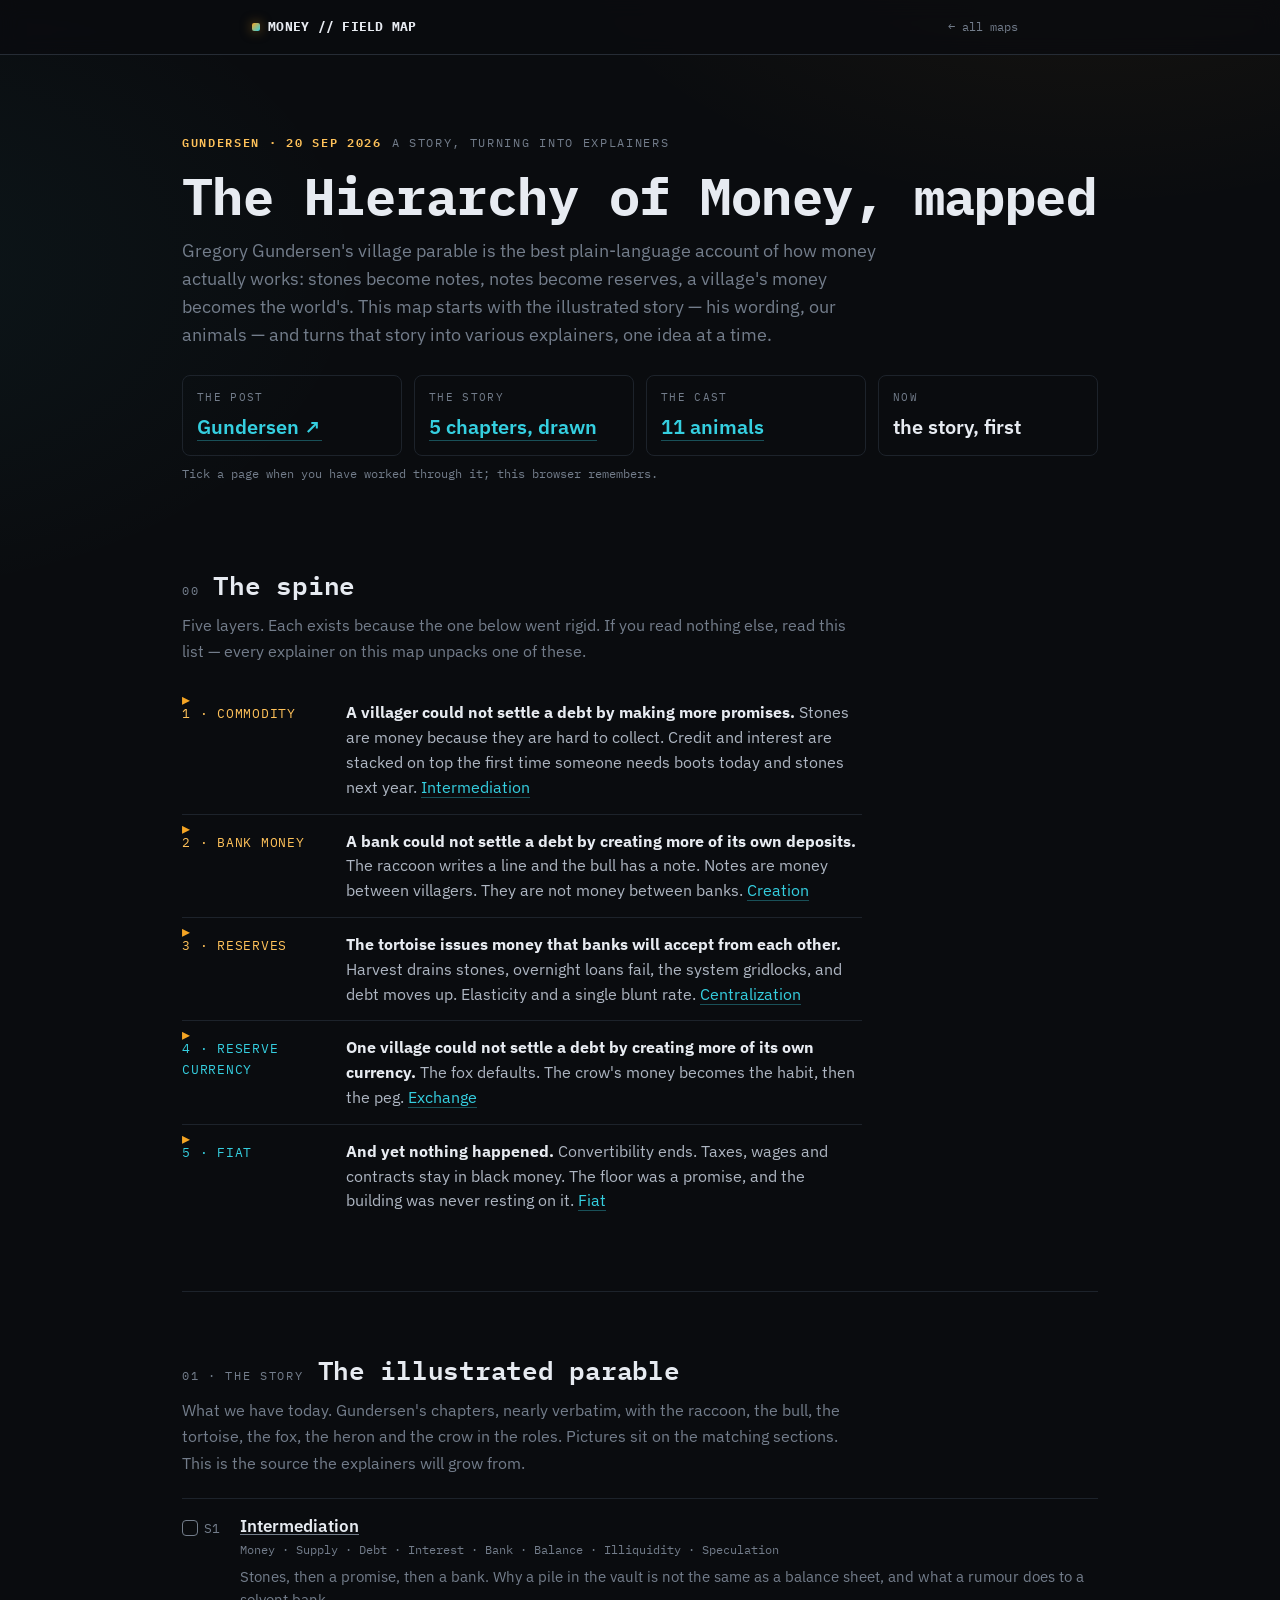
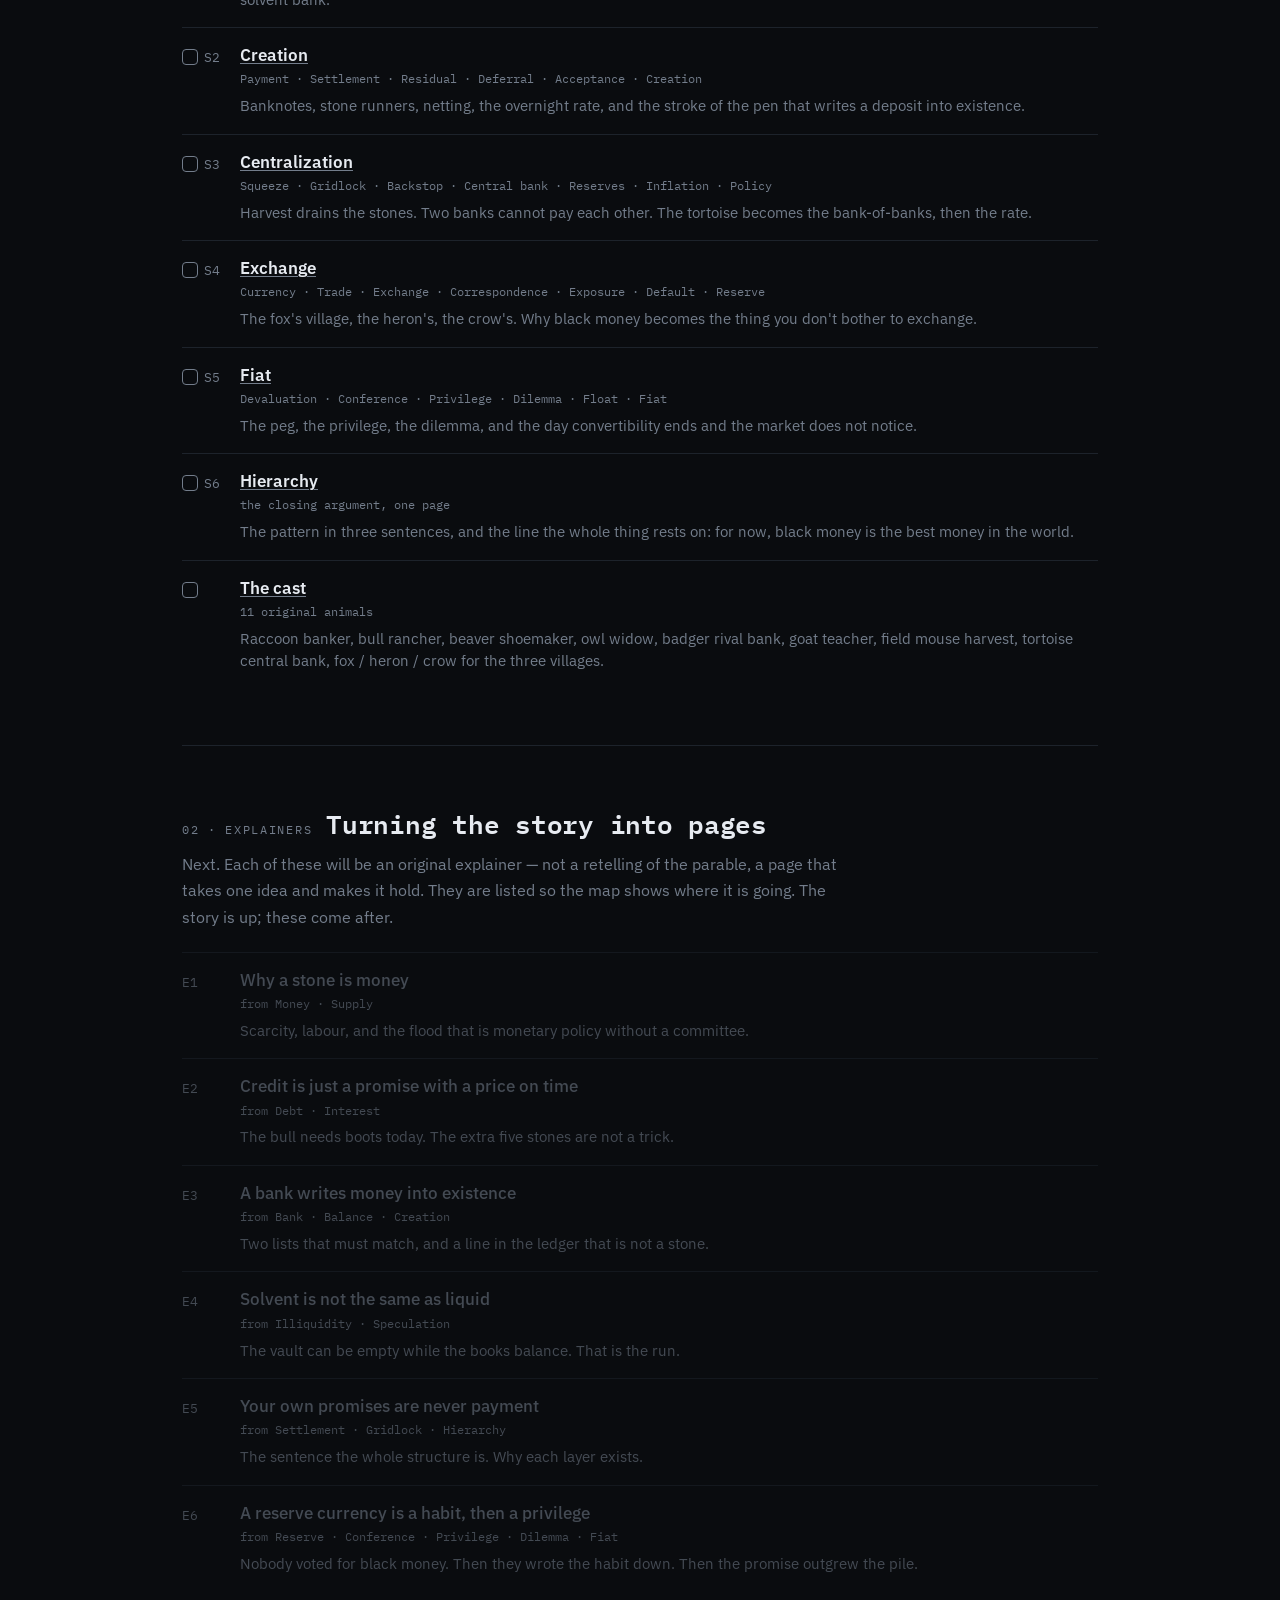
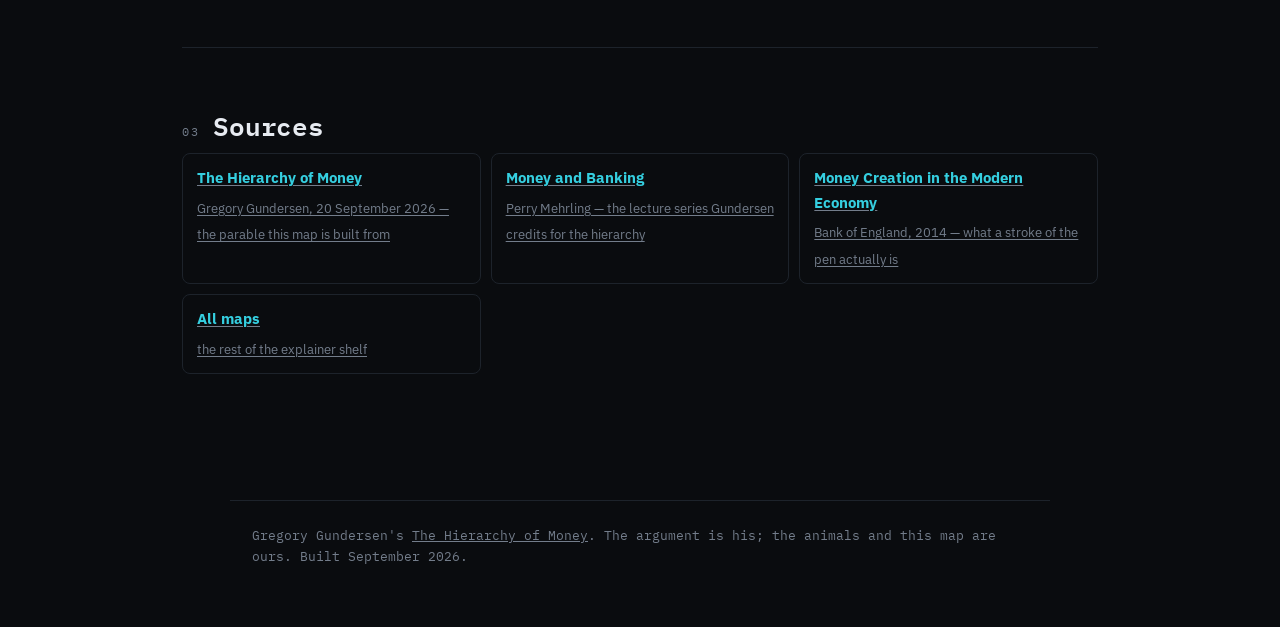
==== index.html @ 0b5ad91b "Initial spine: Gundersen's money story as a field map The illustrated parable is live (five chapters" ====
<!DOCTYPE html>
<html lang="en">
<head>
<meta charset="UTF-8" />
<meta name="viewport" content="width=device-width, initial-scale=1.0" />
<title>The Hierarchy of Money, mapped — explainers from a village parable</title>
<meta name="description" content="Gregory Gundersen's Hierarchy of Money, turned into explainers. We start with the illustrated story — his wording, our animals — and grow a page for each idea." />
<link rel="preconnect" href="https://fonts.googleapis.com" />
<link rel="preconnect" href="https://fonts.gstatic.com" crossorigin />
<link href="https://fonts.googleapis.com/css2?family=IBM+Plex+Mono:wght@400;500;600;700&family=IBM+Plex+Sans:wght@400;500;600;700&display=swap" rel="stylesheet" />
<link rel="stylesheet" href="paper.css" />
<style>
  main{max-width:960px}
  .hero{padding:24px 0 8px}
  .hero h1{font-size:clamp(32px,5.5vw,52px);line-height:1.05;margin:10px 0 14px;letter-spacing:-.01em}
  .hero .sub{font-size:18px;color:var(--ink-dim);max-width:720px;line-height:1.55}
  .facts{display:grid;grid-template-columns:repeat(auto-fit,minmax(150px,1fr));gap:12px;margin:26px 0 8px}
  .fact{border:1px solid var(--line-soft);border-radius:8px;padding:12px 14px}
  .fact .k{font-family:'IBM Plex Mono',monospace;font-size:11px;letter-spacing:.12em;text-transform:uppercase;color:var(--ink-dim)}
  .fact .v{font-size:20px;font-weight:600;margin-top:4px}
  section{padding:56px 0;border-bottom:1px solid var(--line-soft);scroll-margin-top:64px}
  section:last-of-type{border-bottom:none}
  .arc-head{display:flex;align-items:baseline;gap:14px;margin:0 0 6px;flex-wrap:wrap}
  .arc-head .idx{font-family:'IBM Plex Mono',monospace;font-size:12px;letter-spacing:.14em;color:var(--ink-dim)}
  .arc-head h2{margin:0;font-size:26px}
  .arc-sub{color:var(--ink-dim);margin:0 0 22px;max-width:680px}
  .row{display:grid;grid-template-columns:44px 1fr;gap:14px;padding:16px 0;border-top:1px solid var(--line-soft);align-items:start}
  .row:first-of-type{border-top:none}
  .row .num{font-family:'IBM Plex Mono',monospace;font-size:13px;color:var(--ink-dim);padding-top:3px}
  .row .name{font-weight:600;font-size:17px;line-height:1.3}
  .row .name a{color:var(--ink)}
  .row .meta{font-family:'IBM Plex Mono',monospace;font-size:11.5px;color:var(--ink-dim);margin:4px 0 6px;display:flex;flex-wrap:wrap;gap:10px}
  .row .desc{color:var(--ink-dim);font-size:14.5px;line-height:1.55}
  .amber .row .name a:hover{color:var(--off)} .cyan .row .name a:hover{color:var(--def)}
  .check{width:16px;height:16px;border:1px solid var(--ink-dim);border-radius:4px;display:inline-block;vertical-align:-3px;margin-right:6px;cursor:pointer;background:transparent}
  .check.on{background:var(--off);border-color:var(--off)}
  .cyan .check.on{background:var(--def);border-color:var(--def)}
  .spine{list-style:none;padding:0;margin:0 0 8px;display:grid;gap:0}
  .spine li{display:grid;grid-template-columns:148px 1fr;gap:16px;padding:14px 0;border-top:1px solid var(--line-soft);align-items:baseline}
  .spine li:first-child{border-top:none}
  .spine .step{font-family:'IBM Plex Mono',monospace;font-size:12.5px;letter-spacing:.06em;text-transform:uppercase;color:var(--off-bright)}
  .spine .step.b{color:var(--def)}
  .spine .say{font-size:15.5px;line-height:1.6}
  .spine .say b{color:var(--ink)}
  .links{display:grid;grid-template-columns:repeat(auto-fill,minmax(260px,1fr));gap:10px}
  .links a{display:block;border:1px solid var(--line-soft);border-radius:8px;padding:12px 14px;color:var(--ink);text-decoration:none}
  .links a:hover{border-color:var(--def)}
  .links a b{display:block;font-size:15px;margin-bottom:3px}
  .links a span{font-size:13px;color:var(--ink-dim)}
  .progress{font-family:'IBM Plex Mono',monospace;font-size:12px;color:var(--ink-dim);margin-top:8px}
  .soon .name{font-weight:500;color:var(--ink-dim)}
</style>
</head>
<body>
<header class="bar"><div class="bar-in">
  <div class="brand"><span class="dot"></span>MONEY&nbsp;//&nbsp;FIELD&nbsp;MAP</div>
  <a class="back" href="https://idvorkin-ai-tools.github.io/">← all maps</a>
</div></header>
<main>
  <div class="hero">
    <div class="eyebrow"><span class="box wb mono">GUNDERSEN · 20 SEP 2026</span><span class="mono">a story, turning into explainers</span></div>
    <h1>The Hierarchy of Money, mapped</h1>
    <p class="sub">Gregory Gundersen's village parable is the best plain-language account of how money actually works: stones become notes, notes become reserves, a village's money becomes the world's. This map starts with the illustrated story — his wording, our animals — and turns that story into various explainers, one idea at a time.</p>
    <div class="facts">
      <div class="fact"><div class="k">The post</div><div class="v"><a class="lnk" href="https://gregorygundersen.com/blog/2026/09/20/hierarchy-of-money/" target="_blank" rel="noopener">Gundersen ↗</a></div></div>
      <div class="fact"><div class="k">The story</div><div class="v"><a class="lnk" href="story/intermediation.html">5 chapters, drawn</a></div></div>
      <div class="fact"><div class="k">The cast</div><div class="v"><a class="lnk" href="story/cast.html">11 animals</a></div></div>
      <div class="fact"><div class="k">Now</div><div class="v">the story, first</div></div>
    </div>
    <p class="progress" id="progress">Tick a page when you have worked through it; this browser remembers.</p>
  </div>

  <section id="spine">
    <div class="arc-head"><span class="idx">00</span><h2>The spine</h2></div>
    <p class="arc-sub">Five layers. Each exists because the one below went rigid. If you read nothing else, read this list — every explainer on this map unpacks one of these.</p>
    <ul class="spine">
      <li><span class="step">1 · Commodity</span><span class="say"><b>A villager could not settle a debt by making more promises.</b> Stones are money because they are hard to collect. Credit and interest are stacked on top the first time someone needs boots today and stones next year. <a class="lnk" href="story/intermediation.html">Intermediation</a></span></li>
      <li><span class="step">2 · Bank money</span><span class="say"><b>A bank could not settle a debt by creating more of its own deposits.</b> The raccoon writes a line and the bull has a note. Notes are money between villagers. They are not money between banks. <a class="lnk" href="story/creation.html">Creation</a></span></li>
      <li><span class="step">3 · Reserves</span><span class="say"><b>The tortoise issues money that banks will accept from each other.</b> Harvest drains stones, overnight loans fail, the system gridlocks, and debt moves up. Elasticity and a single blunt rate. <a class="lnk" href="story/centralization.html">Centralization</a></span></li>
      <li><span class="step b">4 · Reserve currency</span><span class="say"><b>One village could not settle a debt by creating more of its own currency.</b> The fox defaults. The crow's money becomes the habit, then the peg. <a class="lnk" href="story/exchange.html">Exchange</a></span></li>
      <li><span class="step b">5 · Fiat</span><span class="say"><b>And yet nothing happened.</b> Convertibility ends. Taxes, wages and contracts stay in black money. The floor was a promise, and the building was never resting on it. <a class="lnk" href="story/fiat.html">Fiat</a></span></li>
    </ul>
  </section>

  <section id="story" class="amber">
    <div class="arc-head"><span class="idx">01 · THE STORY</span><h2>The illustrated parable</h2></div>
    <p class="arc-sub">What we have today. Gundersen's chapters, nearly verbatim, with the raccoon, the bull, the tortoise, the fox, the heron and the crow in the roles. Pictures sit on the matching sections. This is the source the explainers will grow from.</p>
    <div class="row"><div class="num"><span class="check" data-p="s1"></span>S1</div><div><div class="name"><a href="story/intermediation.html">Intermediation</a></div><div class="meta"><span>Money · Supply · Debt · Interest · Bank · Balance · Illiquidity · Speculation</span></div><div class="desc">Stones, then a promise, then a bank. Why a pile in the vault is not the same as a balance sheet, and what a rumour does to a solvent bank.</div></div></div>
    <div class="row"><div class="num"><span class="check" data-p="s2"></span>S2</div><div><div class="name"><a href="story/creation.html">Creation</a></div><div class="meta"><span>Payment · Settlement · Residual · Deferral · Acceptance · Creation</span></div><div class="desc">Banknotes, stone runners, netting, the overnight rate, and the stroke of the pen that writes a deposit into existence.</div></div></div>
    <div class="row"><div class="num"><span class="check" data-p="s3"></span>S3</div><div><div class="name"><a href="story/centralization.html">Centralization</a></div><div class="meta"><span>Squeeze · Gridlock · Backstop · Central bank · Reserves · Inflation · Policy</span></div><div class="desc">Harvest drains the stones. Two banks cannot pay each other. The tortoise becomes the bank-of-banks, then the rate.</div></div></div>
    <div class="row"><div class="num"><span class="check" data-p="s4"></span>S4</div><div><div class="name"><a href="story/exchange.html">Exchange</a></div><div class="meta"><span>Currency · Trade · Exchange · Correspondence · Exposure · Default · Reserve</span></div><div class="desc">The fox's village, the heron's, the crow's. Why black money becomes the thing you don't bother to exchange.</div></div></div>
    <div class="row"><div class="num"><span class="check" data-p="s5"></span>S5</div><div><div class="name"><a href="story/fiat.html">Fiat</a></div><div class="meta"><span>Devaluation · Conference · Privilege · Dilemma · Float · Fiat</span></div><div class="desc">The peg, the privilege, the dilemma, and the day convertibility ends and the market does not notice.</div></div></div>
    <div class="row"><div class="num"><span class="check" data-p="s6"></span>S6</div><div><div class="name"><a href="story/hierarchy.html">Hierarchy</a></div><div class="meta"><span>the closing argument, one page</span></div><div class="desc">The pattern in three sentences, and the line the whole thing rests on: for now, black money is the best money in the world.</div></div></div>
    <div class="row"><div class="num"><span class="check" data-p="cast"></span></div><div><div class="name"><a href="story/cast.html">The cast</a></div><div class="meta"><span>11 original animals</span></div><div class="desc">Raccoon banker, bull rancher, beaver shoemaker, owl widow, badger rival bank, goat teacher, field mouse harvest, tortoise central bank, fox / heron / crow for the three villages.</div></div></div>
  </section>

  <section id="explainers" class="cyan">
    <div class="arc-head"><span class="idx">02 · EXPLAINERS</span><h2>Turning the story into pages</h2></div>
    <p class="arc-sub">Next. Each of these will be an original explainer — not a retelling of the parable, a page that takes one idea and makes it hold. They are listed so the map shows where it is going. The story is up; these come after.</p>
    <div class="row soon"><div class="num">E1</div><div><div class="name">Why a stone is money</div><div class="meta"><span>from Money · Supply</span></div><div class="desc">Scarcity, labour, and the flood that is monetary policy without a committee.</div></div></div>
    <div class="row soon"><div class="num">E2</div><div><div class="name">Credit is just a promise with a price on time</div><div class="meta"><span>from Debt · Interest</span></div><div class="desc">The bull needs boots today. The extra five stones are not a trick.</div></div></div>
    <div class="row soon"><div class="num">E3</div><div><div class="name">A bank writes money into existence</div><div class="meta"><span>from Bank · Balance · Creation</span></div><div class="desc">Two lists that must match, and a line in the ledger that is not a stone.</div></div></div>
    <div class="row soon"><div class="num">E4</div><div><div class="name">Solvent is not the same as liquid</div><div class="meta"><span>from Illiquidity · Speculation</span></div><div class="desc">The vault can be empty while the books balance. That is the run.</div></div></div>
    <div class="row soon"><div class="num">E5</div><div><div class="name">Your own promises are never payment</div><div class="meta"><span>from Settlement · Gridlock · Hierarchy</span></div><div class="desc">The sentence the whole structure is. Why each layer exists.</div></div></div>
    <div class="row soon"><div class="num">E6</div><div><div class="name">A reserve currency is a habit, then a privilege</div><div class="meta"><span>from Reserve · Conference · Privilege · Dilemma · Fiat</span></div><div class="desc">Nobody voted for black money. Then they wrote the habit down. Then the promise outgrew the pile.</div></div></div>
  </section>

  <section id="sources">
    <div class="arc-head"><span class="idx">03</span><h2>Sources</h2></div>
    <div class="links">
      <a href="https://gregorygundersen.com/blog/2026/09/20/hierarchy-of-money/" target="_blank" rel="noopener"><b>The Hierarchy of Money</b><span>Gregory Gundersen, 20 September 2026 — the parable this map is built from</span></a>
      <a href="https://sites.bu.edu/perry/lectures/mb-lectures/" target="_blank" rel="noopener"><b>Money and Banking</b><span>Perry Mehrling — the lecture series Gundersen credits for the hierarchy</span></a>
      <a href="https://www.bankofengland.co.uk/quarterly-bulletin/2014/q1/money-creation-in-the-modern-economy" target="_blank" rel="noopener"><b>Money Creation in the Modern Economy</b><span>Bank of England, 2014 — what a stroke of the pen actually is</span></a>
      <a href="https://idvorkin-ai-tools.github.io/" target="_blank" rel="noopener"><b>All maps</b><span>the rest of the explainer shelf</span></a>
    </div>
  </section>
</main>
<footer>Gregory Gundersen's <a href="https://gregorygundersen.com/blog/2026/09/20/hierarchy-of-money/">The Hierarchy of Money</a>. The argument is his; the animals and this map are ours. Built September 2026.</footer>
<script>
(function(){
  var KEY='money-field-map-progress';var st={};try{st=JSON.parse(localStorage.getItem(KEY)||'{}')}catch(e){}
  var boxes=document.querySelectorAll('.check');
  function render(){var n=0;boxes.forEach(function(b){var on=!!st[b.dataset.p];b.classList.toggle('on',on);if(on)n++});
    var p=document.getElementById('progress');if(p)p.textContent=n?n+' pages ticked. This browser remembers.':'Tick a page when you have worked through it; this browser remembers.'}
  boxes.forEach(function(b){b.addEventListener('click',function(){st[b.dataset.p]=!st[b.dataset.p];try{localStorage.setItem(KEY,JSON.stringify(st))}catch(e){}render()})});
  render();
})();
</script>
</body>
</html>
---- paper.css ----
:root{
  --bg:#0A0C0F; --panel:#13171D; --panel-2:#171C23; --line:#262C35; --line-soft:#1d232b;
  --ink:#E7EBF1; --ink-mid:#AEB6C2; --ink-dim:#737D8B;
  --off:#F5A524; --off-bright:#FFC25A; --def:#35CFE0; --def-deep:#1f9aa8; --crit:#E5484D;
  --maxw:820px;
}
*{box-sizing:border-box}
html{scroll-behavior:smooth}
@media (prefers-reduced-motion:reduce){html{scroll-behavior:auto}}
body{
  margin:0;background:var(--bg);color:var(--ink);
  font-family:"IBM Plex Sans",system-ui,sans-serif;font-size:16px;line-height:1.65;
  -webkit-font-smoothing:antialiased;
  background-image:
    radial-gradient(900px 500px at 85% -10%, rgba(245,165,36,.06), transparent 60%),
    radial-gradient(900px 600px at -10% 30%, rgba(53,207,224,.05), transparent 55%);
  background-attachment:fixed;
}
.mono{font-family:"IBM Plex Mono",ui-monospace,monospace}

/* sticky top bar */
header.bar{position:sticky;top:0;z-index:50;background:rgba(10,12,15,.82);
  backdrop-filter:blur(10px);border-bottom:1px solid var(--line)}
.bar-in{max-width:var(--maxw);margin:0 auto;display:flex;align-items:center;gap:14px;padding:11px 22px}
.bar .brand{font-family:"IBM Plex Mono";font-weight:700;font-size:13px;letter-spacing:.02em;color:var(--ink);
  display:flex;align-items:center;gap:8px;white-space:nowrap}
.bar .dot{width:8px;height:8px;border-radius:2px;background:linear-gradient(135deg,var(--off),var(--def));
  box-shadow:0 0 12px rgba(245,165,36,.5)}
.bar .back{margin-left:auto;font-family:"IBM Plex Mono";font-size:12px;color:var(--ink-dim);
  text-decoration:none;padding:6px 10px;border-radius:6px;transition:.15s;white-space:nowrap}
.bar .back:hover{color:var(--ink);background:var(--panel)}

main{max-width:var(--maxw);margin:0 auto;padding:54px 22px 40px}
.eyebrow{font-family:"IBM Plex Mono";font-size:12px;letter-spacing:.14em;text-transform:uppercase;
  color:var(--ink-dim);margin-bottom:16px;display:flex;gap:10px;align-items:center;flex-wrap:wrap}
.eyebrow .box{font-weight:600}
.eyebrow .box.wb{color:var(--off-bright)}
.eyebrow .box.bb{color:var(--def)}
h1{font-family:"IBM Plex Mono";font-weight:700;font-size:clamp(28px,5vw,42px);line-height:1.08;
  margin:0 0 10px;letter-spacing:-.01em}
.authors{color:var(--ink-dim);font-size:13.5px;margin:0 0 22px;font-family:"IBM Plex Mono"}

/* paper link banner — pinned at top */
.paperlink{display:flex;align-items:center;gap:12px;flex-wrap:wrap;
  background:var(--panel);border:1px solid var(--line);border-left:3px solid var(--off);
  border-radius:10px;padding:14px 16px;margin:0 0 30px}
.paperlink .lbl{font-family:"IBM Plex Mono";font-size:11px;letter-spacing:.1em;text-transform:uppercase;
  color:var(--ink-dim);flex-shrink:0}
.paperlink a{color:var(--def);text-decoration:none;font-weight:600;font-size:15px;word-break:break-word}
.paperlink a:hover{text-decoration:underline}

h2{font-family:"IBM Plex Mono";font-weight:600;font-size:19px;margin:34px 0 10px;letter-spacing:-.01em;color:var(--ink)}
p{margin:0 0 15px;color:var(--ink-mid);max-width:68ch}
p strong{color:var(--ink);font-weight:600}
.lead{font-size:18px;color:var(--ink)}
ul{margin:0 0 15px;padding-left:0;list-style:none}
li{color:var(--ink-mid);padding:6px 0 6px 22px;position:relative;max-width:68ch}
li::before{content:"\25B8";position:absolute;left:0;color:var(--off)}
.callout{border-left:2px solid var(--def);background:rgba(53,207,224,.05);
  padding:13px 16px;border-radius:0 10px 10px 0;margin:18px 0;font-size:14.5px;color:var(--ink-mid)}
.callout.off{border-left-color:var(--off);background:rgba(245,165,36,.05)}
.lnk{color:var(--def);text-decoration:none;border-bottom:1px solid rgba(53,207,224,.35);transition:.15s}
.lnk:hover{border-bottom-color:var(--def);color:var(--off-bright)}
.tag{font-family:"IBM Plex Mono";font-size:11px;padding:2px 8px;border-radius:5px;border:1px solid;font-weight:500;white-space:nowrap}
.tag.wb{color:var(--off-bright);border-color:rgba(245,165,36,.35);background:rgba(245,165,36,.07)}
.tag.bb{color:var(--def);border-color:rgba(53,207,224,.35);background:rgba(53,207,224,.07)}

footer{max-width:var(--maxw);margin:30px auto 0;padding:24px 22px 60px;color:var(--ink-dim);
  font-size:12.5px;font-family:"IBM Plex Mono";border-top:1px solid var(--line-soft)}
footer a{color:var(--ink-dim)}
:focus-visible{outline:2px solid var(--def);outline-offset:3px;border-radius:4px}

/* essay-page helpers (Yegge field map) */
blockquote.q{margin:20px 0;padding:16px 20px;border-left:3px solid var(--def);
  background:var(--panel);border-radius:0 10px 10px 0;color:var(--ink);font-size:16.5px;line-height:1.55}
blockquote.q.off{border-left-color:var(--off)}
blockquote.q em{font-style:italic;color:var(--off-bright)}
blockquote.q .cite{display:block;margin-top:10px;font-family:"IBM Plex Mono";font-size:12px;color:var(--ink-dim)}
blockquote.q .cite a{color:var(--ink-dim);text-decoration:none;border-bottom:1px solid var(--line)}
blockquote.q .cite a:hover{color:var(--def)}
.tldr{border-left:3px solid var(--off);background:rgba(245,165,36,.05);
  padding:14px 18px;border-radius:0 10px 10px 0;margin:0 0 26px;font-size:15px;color:var(--ink-mid)}
.tldr b{color:var(--ink)}
.kv{font-family:"IBM Plex Mono";font-size:12.5px;color:var(--ink-dim);margin:0 0 16px}

/* field-map addition: unclassed links inside the page body follow the accent, not browser blue */
main a:not([class]){color:var(--def);text-decoration:underline;text-decoration-color:var(--ink-dim);text-underline-offset:2px;text-decoration-thickness:1px}
main a:not([class]):hover{text-decoration-color:var(--def)}

/* lecture + transcript pages (CS336 map) */
.outline,.readings,.exercises{padding-left:1.25em;margin:14px 0 26px}
.outline li,.readings li,.exercises li{margin:7px 0;line-height:1.6}
.outline a,.readings a,.exercises a{color:var(--def);text-decoration:none;border-bottom:1px solid var(--ink-dim)}
.outline a:hover,.readings a:hover,.exercises a:hover{border-bottom-color:var(--def)}
.outline a{font-family:'IBM Plex Mono',monospace;font-size:12.5px}
.code{display:inline-block;font-family:'IBM Plex Mono',monospace;font-size:10.5px;letter-spacing:.08em;text-transform:uppercase;padding:1px 6px;margin-left:6px;border:1px solid var(--def);color:var(--def);border-radius:3px;vertical-align:middle}
.transcript p{margin:0 0 16px;line-height:1.75}
.transcript h2{margin-top:40px}
.transcript a.ts{font-family:'IBM Plex Mono',monospace;font-size:12px;color:var(--ink-dim);text-decoration:none;margin-right:8px;border-bottom:1px solid transparent}
.transcript a.ts:hover{color:var(--def);border-bottom-color:var(--def)}
table.kv{border-collapse:collapse;width:100%;margin:14px 0 26px;font-size:14px}
table.kv th,table.kv td{text-align:left;padding:7px 10px;border-bottom:1px solid var(--line-soft);vertical-align:top}
table.kv th{font-family:'IBM Plex Mono',monospace;font-size:11.5px;letter-spacing:.06em;text-transform:uppercase;color:var(--ink-dim)}

/* code excerpts (build-gpt map) */
pre.code-block{background:var(--panel,#15171c);border:1px solid var(--line-soft);border-radius:8px;padding:14px 16px;overflow-x:auto;font-family:'IBM Plex Mono',monospace;font-size:12.5px;line-height:1.6;margin:14px 0 22px;color:var(--ink)}
pre.code-block code{font-family:inherit;white-space:pre}
/* illustrated-story figures */
figure.ill{margin:22px 0 26px;border:1px solid var(--line);border-radius:10px;overflow:hidden;background:var(--panel)}
figure.ill img{width:100%;height:auto;display:block;border-bottom:1px solid var(--line)}
figure.ill figcaption{padding:10px 14px;font-size:12.5px;color:var(--ink-dim);font-family:"IBM Plex Mono",ui-monospace,monospace}
.roster{display:grid;grid-template-columns:repeat(auto-fill,minmax(120px,1fr));gap:12px;margin:18px 0 28px}
.roster figure{margin:0}
.roster img{width:100%;height:auto;display:block;border:1px solid var(--line);border-radius:8px;background:#1a1e24}
.roster figcaption{font-size:12px;color:var(--ink-dim);margin-top:6px;line-height:1.35}
.roster b{color:var(--ink);font-weight:600;display:block;font-family:"IBM Plex Mono",ui-monospace,monospace;font-size:12px}
.soon{opacity:.55}
.soon .name{font-weight:500}
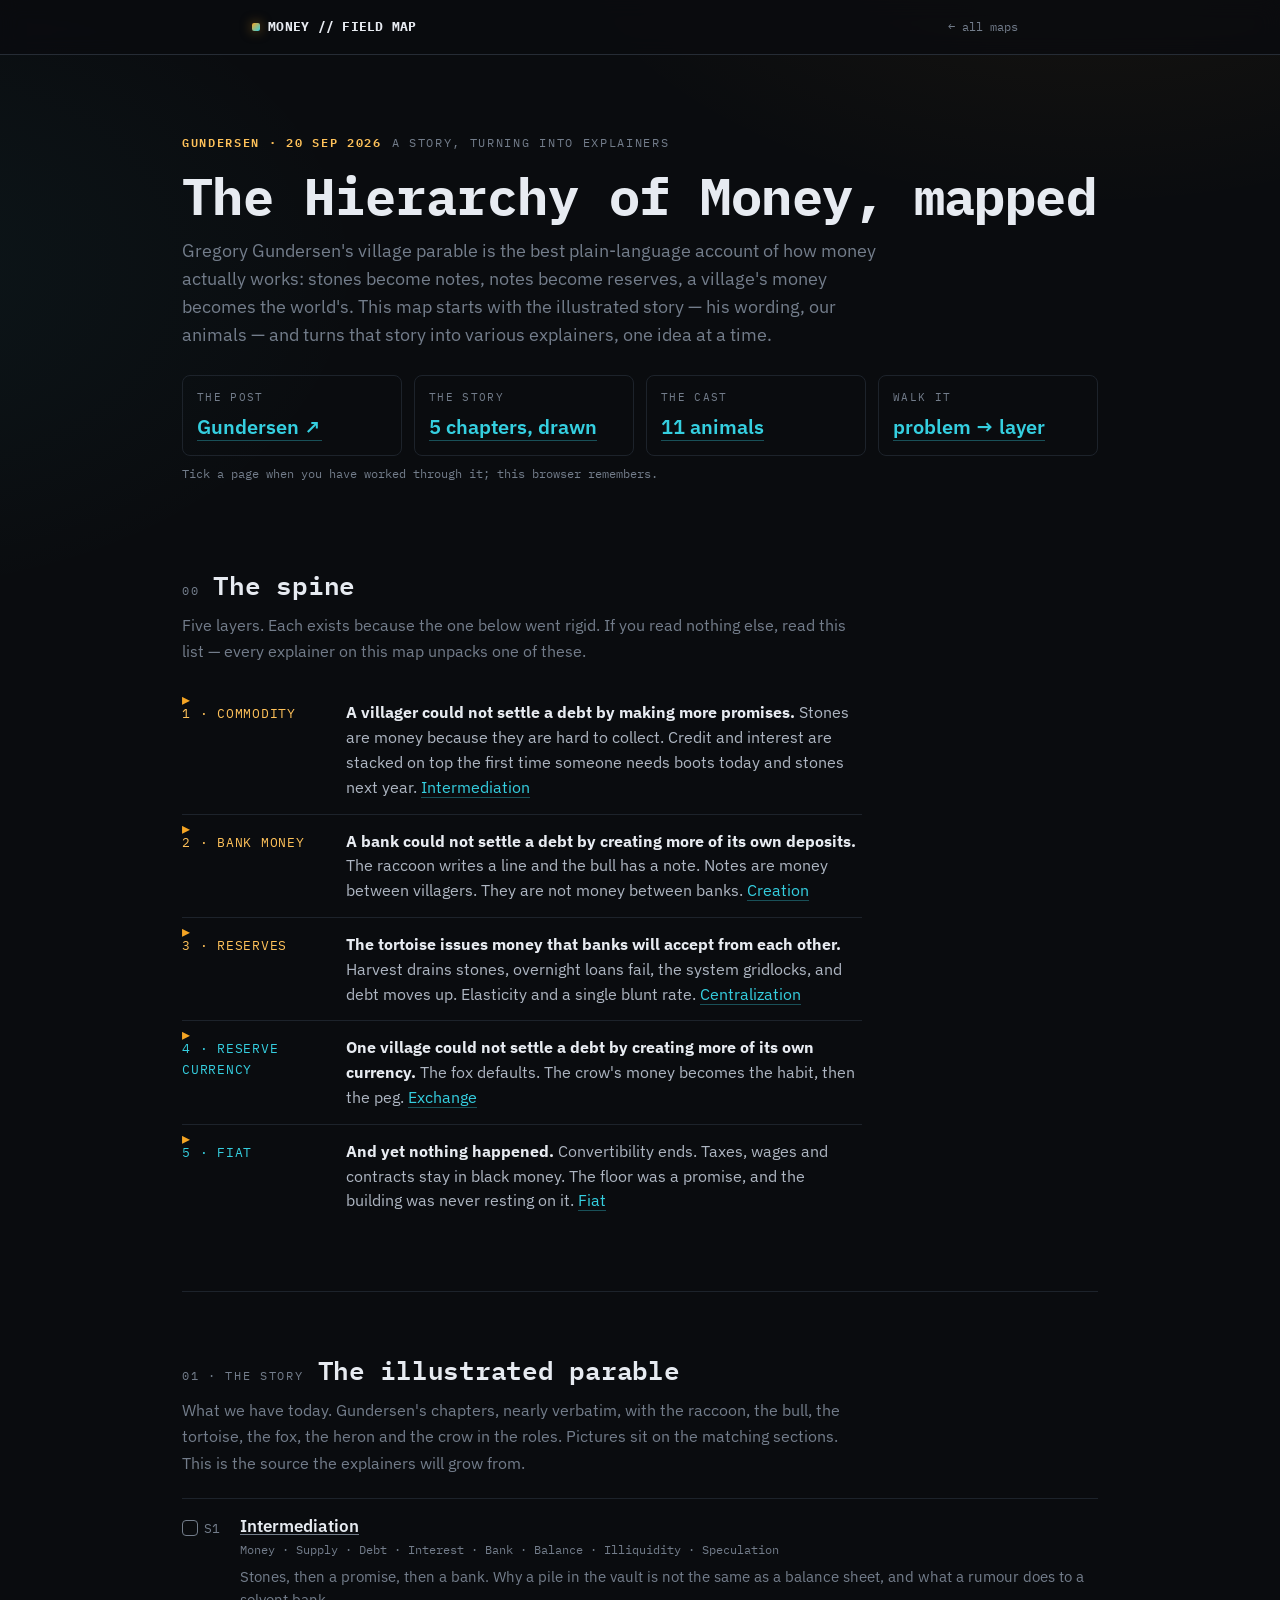
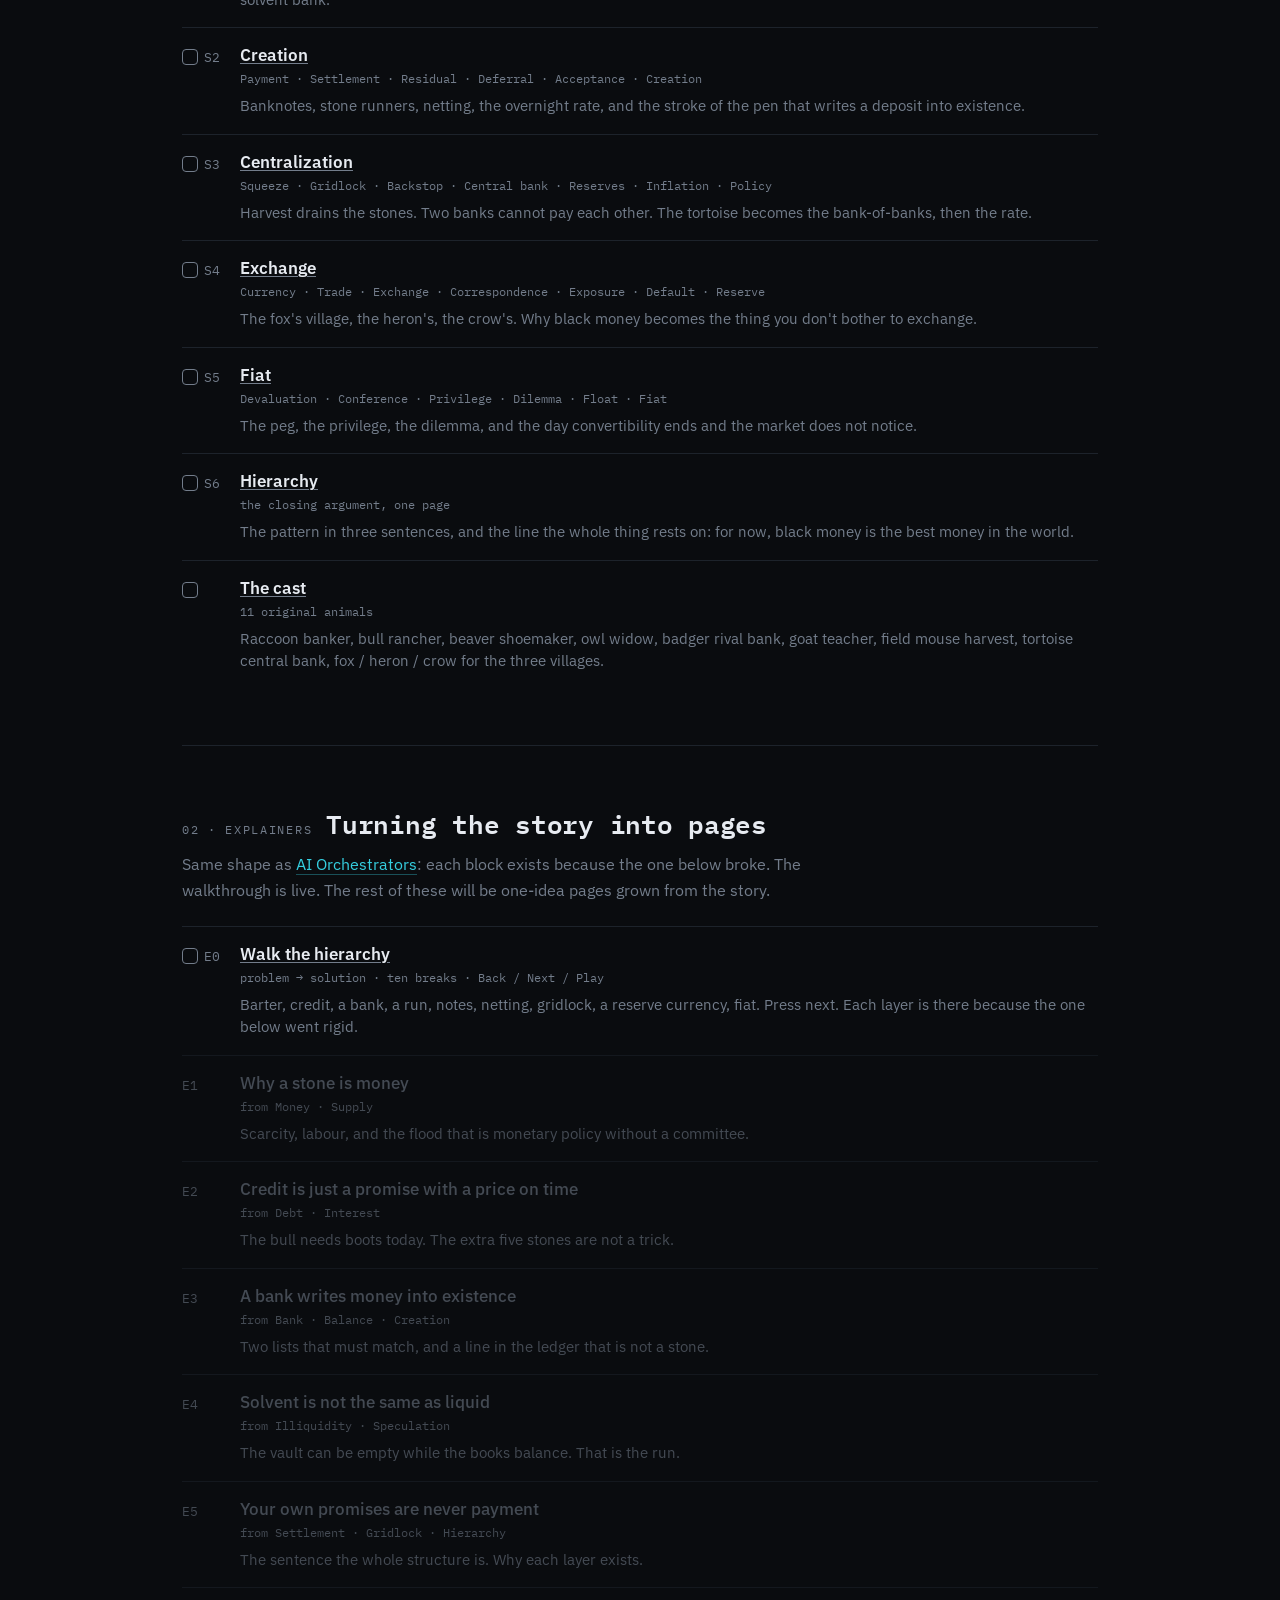
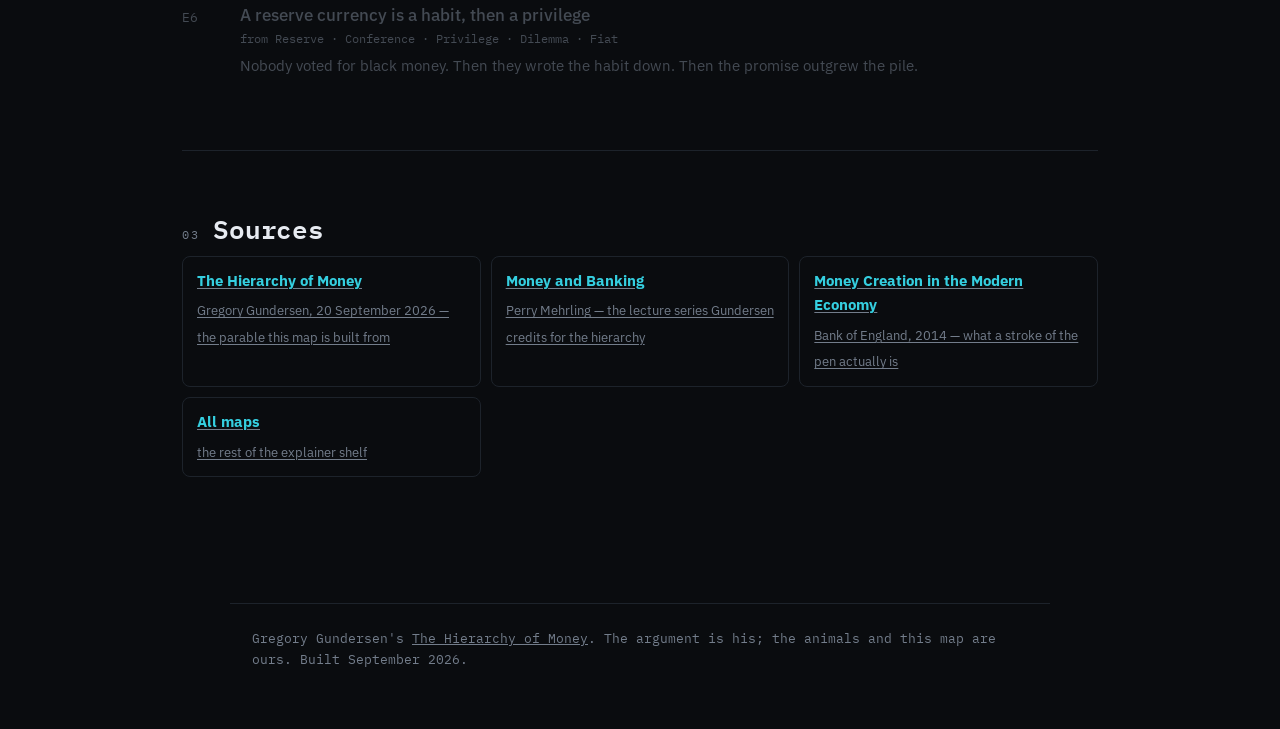
==== commit bb0029b1: "Add a problem-then-solution walkthrough of the hierarchy Same shape as the AI Orchestrators post: ea" ====
--- a/index.html
+++ b/index.html
@@ -65,7 +65,7 @@
       <div class="fact"><div class="k">The post</div><div class="v"><a class="lnk" href="https://gregorygundersen.com/blog/2026/09/20/hierarchy-of-money/" target="_blank" rel="noopener">Gundersen ↗</a></div></div>
       <div class="fact"><div class="k">The story</div><div class="v"><a class="lnk" href="story/intermediation.html">5 chapters, drawn</a></div></div>
       <div class="fact"><div class="k">The cast</div><div class="v"><a class="lnk" href="story/cast.html">11 animals</a></div></div>
-      <div class="fact"><div class="k">Now</div><div class="v">the story, first</div></div>
+      <div class="fact"><div class="k">Walk it</div><div class="v"><a class="lnk" href="explainers/walkthrough.html">problem → layer</a></div></div>
     </div>
     <p class="progress" id="progress">Tick a page when you have worked through it; this browser remembers.</p>
   </div>
@@ -96,7 +96,8 @@
 
   <section id="explainers" class="cyan">
     <div class="arc-head"><span class="idx">02 · EXPLAINERS</span><h2>Turning the story into pages</h2></div>
-    <p class="arc-sub">Next. Each of these will be an original explainer — not a retelling of the parable, a page that takes one idea and makes it hold. They are listed so the map shows where it is going. The story is up; these come after.</p>
+    <p class="arc-sub">Same shape as <a class="lnk" href="https://idvork.in/ai-orchestrator" target="_blank" rel="noopener">AI Orchestrators</a>: each block exists because the one below broke. The walkthrough is live. The rest of these will be one-idea pages grown from the story.</p>
+    <div class="row"><div class="num"><span class="check" data-p="walk"></span>E0</div><div><div class="name"><a href="explainers/walkthrough.html">Walk the hierarchy</a></div><div class="meta"><span>problem → solution · ten breaks · Back / Next / Play</span></div><div class="desc">Barter, credit, a bank, a run, notes, netting, gridlock, a reserve currency, fiat. Press next. Each layer is there because the one below went rigid.</div></div></div>
     <div class="row soon"><div class="num">E1</div><div><div class="name">Why a stone is money</div><div class="meta"><span>from Money · Supply</span></div><div class="desc">Scarcity, labour, and the flood that is monetary policy without a committee.</div></div></div>
     <div class="row soon"><div class="num">E2</div><div><div class="name">Credit is just a promise with a price on time</div><div class="meta"><span>from Debt · Interest</span></div><div class="desc">The bull needs boots today. The extra five stones are not a trick.</div></div></div>
     <div class="row soon"><div class="num">E3</div><div><div class="name">A bank writes money into existence</div><div class="meta"><span>from Bank · Balance · Creation</span></div><div class="desc">Two lists that must match, and a line in the ledger that is not a stone.</div></div></div>
--- a/paper.css
+++ b/paper.css
@@ -97,6 +97,35 @@
 .transcript p{margin:0 0 16px;line-height:1.75}
 .transcript h2{margin-top:40px}
 .transcript a.ts{font-family:'IBM Plex Mono',monospace;font-size:12px;color:var(--ink-dim);text-decoration:none;margin-right:8px;border-bottom:1px solid transparent}
+
+/* problem → solution walkthrough (orchestrator-shaped) */
+.walk{margin:8px 0 28px;border:1px solid var(--line);border-radius:12px;background:var(--panel);overflow:hidden}
+.walk-bar{display:flex;flex-wrap:wrap;align-items:center;gap:8px;padding:12px 14px;border-bottom:1px solid var(--line)}
+.walk-btn{font-family:"IBM Plex Mono",ui-monospace,monospace;font-size:12px;letter-spacing:.04em;text-transform:uppercase;
+  color:var(--ink);background:var(--panel-2);border:1px solid var(--line);border-radius:6px;padding:7px 12px;cursor:pointer}
+.walk-btn:hover{border-color:var(--def);color:var(--def)}
+.walk-btn.go{background:rgba(53,207,224,.12);border-color:var(--def);color:var(--def)}
+.walk-btn:disabled{opacity:.4;cursor:default}
+.walk-scrub{flex:1;min-width:140px}
+.walk-scrub input{width:100%;accent-color:var(--off)}
+.walk-count{font-family:"IBM Plex Mono",ui-monospace,monospace;font-size:12px;color:var(--ink-dim);white-space:nowrap}
+.walk-story{padding:18px 18px 8px}
+.walk-bridge{font-family:"IBM Plex Mono",ui-monospace,monospace;font-size:12.5px;color:var(--off-bright);margin:0 0 8px;min-height:1.2em}
+.walk-t{font-family:"IBM Plex Mono",ui-monospace,monospace;font-weight:600;font-size:22px;margin:0 0 16px;color:var(--ink)}
+.walk-cols{display:grid;grid-template-columns:1fr 1fr;gap:16px;margin:0 0 8px}
+@media(max-width:700px){.walk-cols{grid-template-columns:1fr}}
+.walk-lab{font-family:"IBM Plex Mono",ui-monospace,monospace;font-size:11px;letter-spacing:.14em;text-transform:uppercase;margin:0 0 6px}
+.walk-lab.p{color:var(--crit)}
+.walk-lab.s{color:var(--def)}
+.walk-body{margin:0;color:var(--ink-mid);font-size:15.5px;line-height:1.55;max-width:none}
+.walk-body b{color:var(--ink)}
+.walk-fig{margin:0;border-top:1px solid var(--line)}
+.walk-fig img{width:100%;height:auto;display:block;background:#0e1218}
+.walk-fig figcaption{padding:10px 14px;font-size:12px;color:var(--ink-dim);font-family:"IBM Plex Mono",ui-monospace,monospace}
+.walk-dots{display:flex;gap:6px;padding:0 18px 14px;flex-wrap:wrap}
+.walk-dot{width:8px;height:8px;border-radius:50%;background:var(--line);border:0;padding:0;cursor:pointer}
+.walk-dot.on{background:var(--off)}
+
 .transcript a.ts:hover{color:var(--def);border-bottom-color:var(--def)}
 table.kv{border-collapse:collapse;width:100%;margin:14px 0 26px;font-size:14px}
 table.kv th,table.kv td{text-align:left;padding:7px 10px;border-bottom:1px solid var(--line-soft);vertical-align:top}
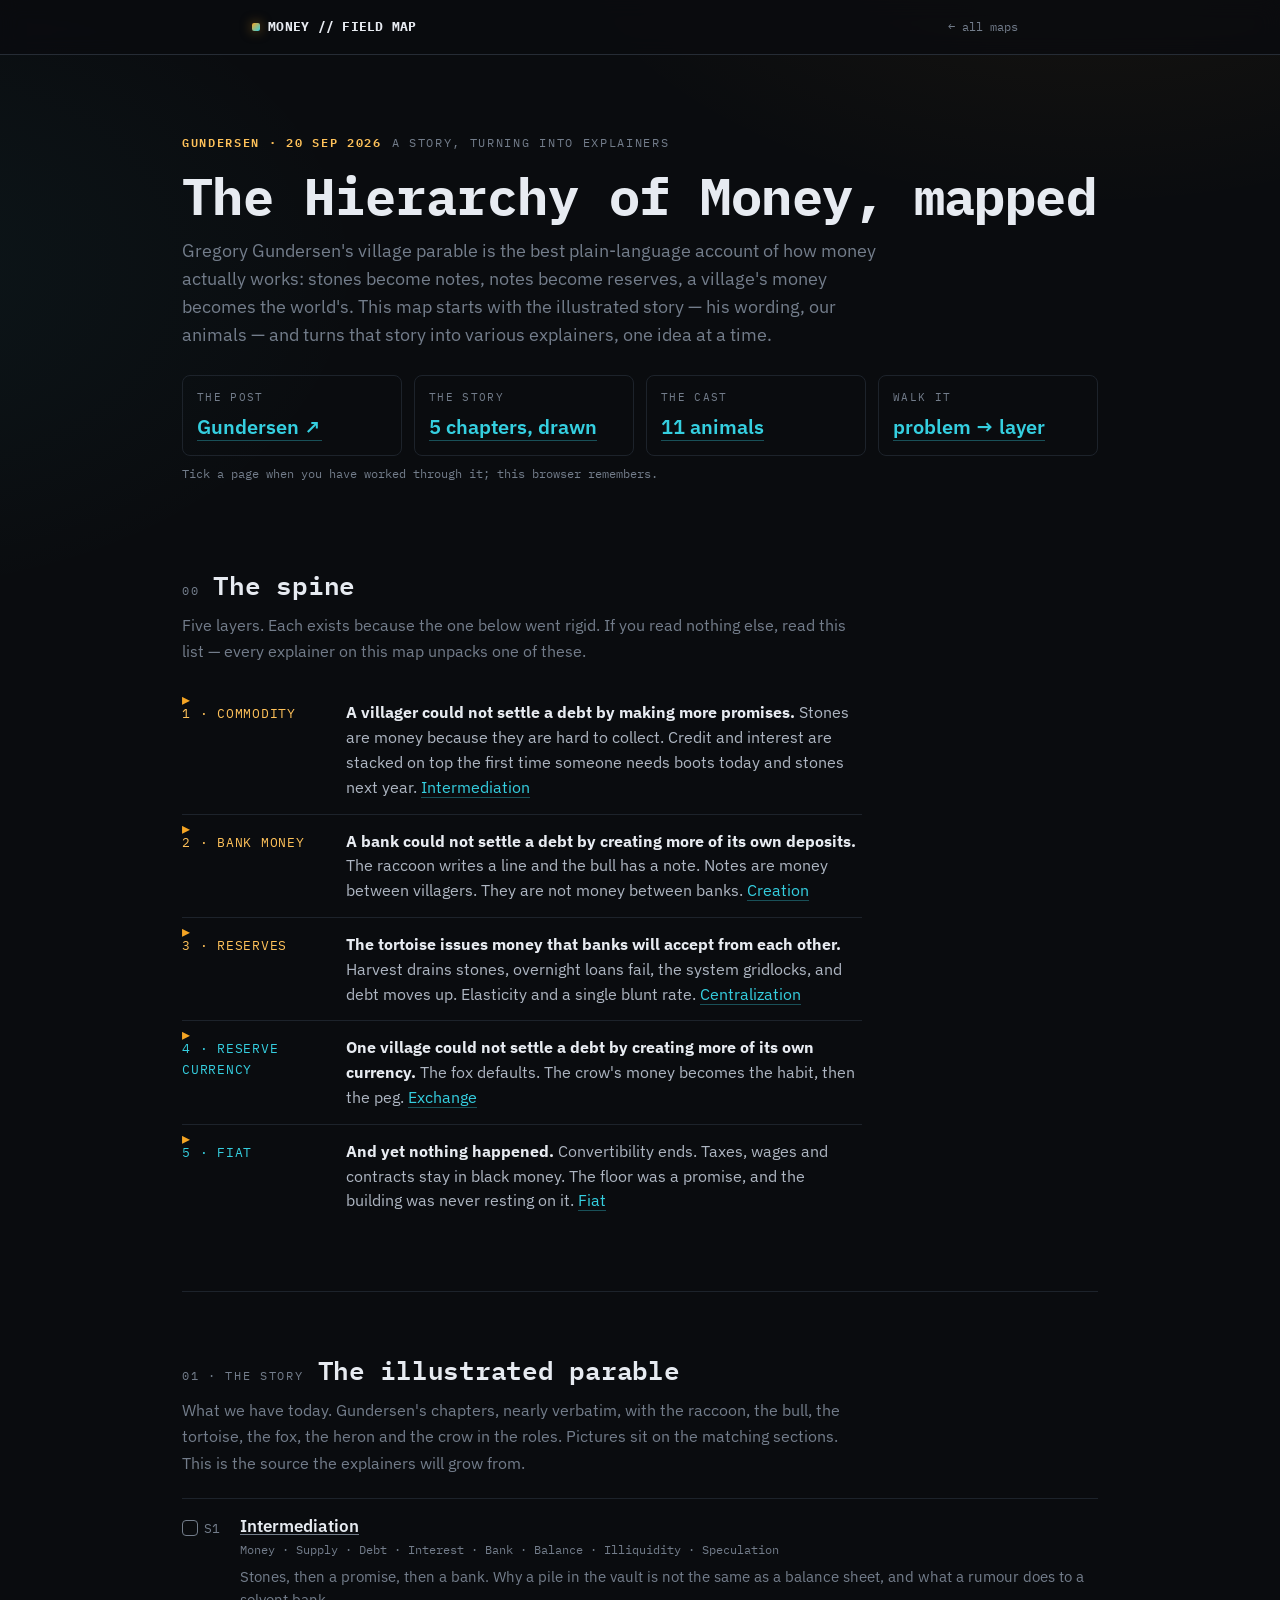
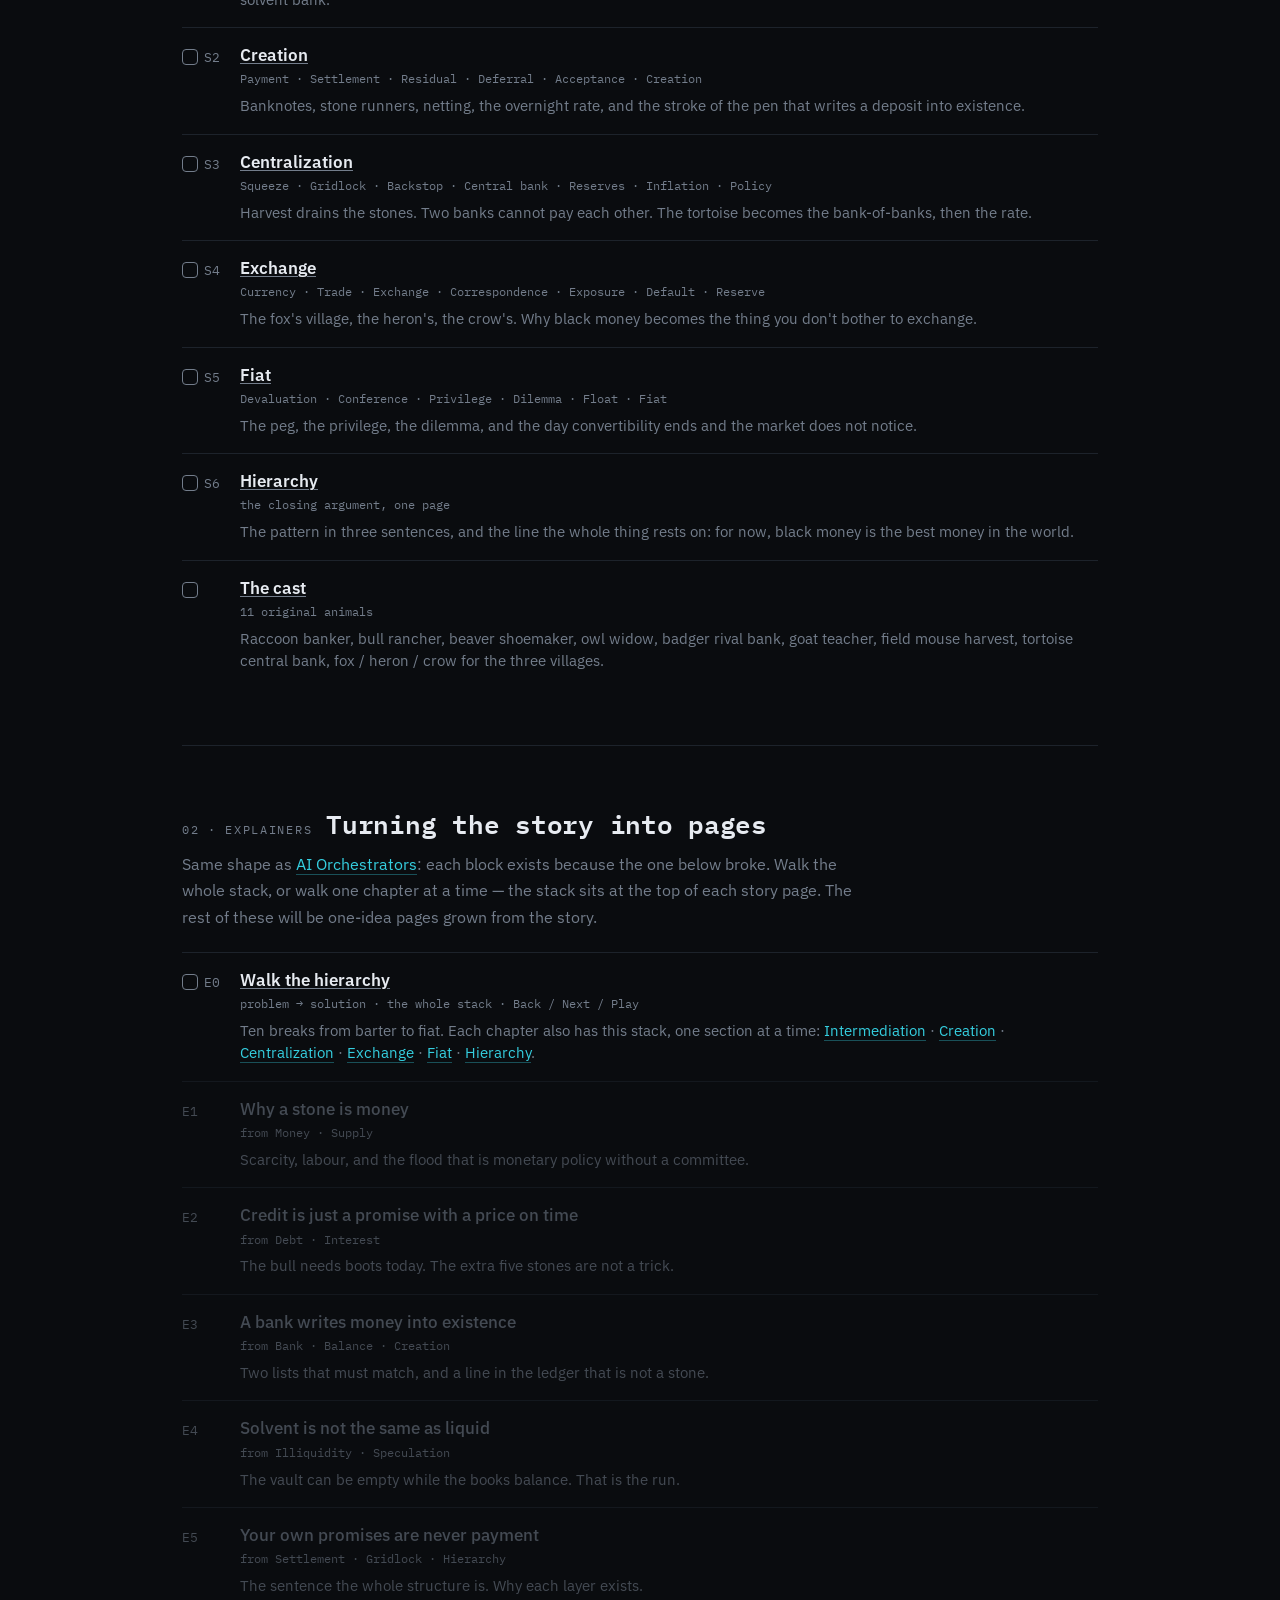
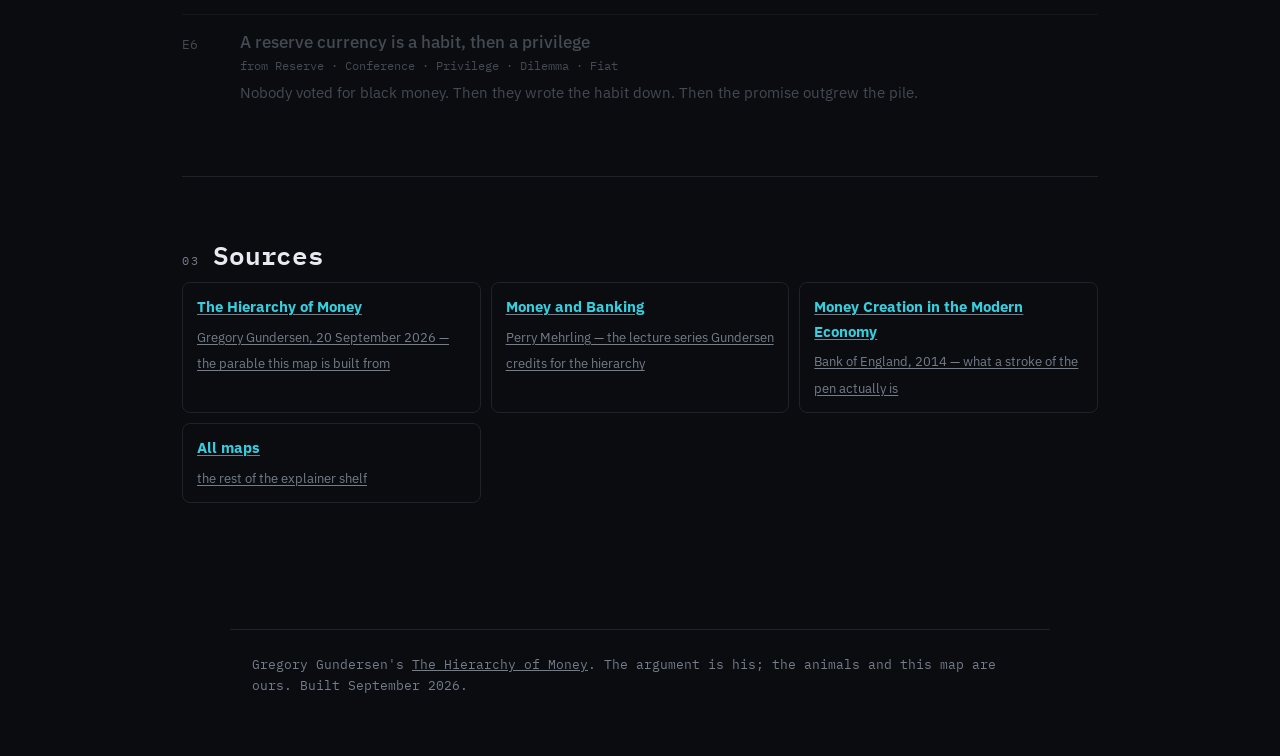
==== commit e05e93b6: "Add a problem-solution walk to each story chapter Same Back/Next/Play stack as the whole-hierarchy w" ====
--- a/index.html
+++ b/index.html
@@ -96,8 +96,8 @@
 
   <section id="explainers" class="cyan">
     <div class="arc-head"><span class="idx">02 · EXPLAINERS</span><h2>Turning the story into pages</h2></div>
-    <p class="arc-sub">Same shape as <a class="lnk" href="https://idvork.in/ai-orchestrator" target="_blank" rel="noopener">AI Orchestrators</a>: each block exists because the one below broke. The walkthrough is live. The rest of these will be one-idea pages grown from the story.</p>
-    <div class="row"><div class="num"><span class="check" data-p="walk"></span>E0</div><div><div class="name"><a href="explainers/walkthrough.html">Walk the hierarchy</a></div><div class="meta"><span>problem → solution · ten breaks · Back / Next / Play</span></div><div class="desc">Barter, credit, a bank, a run, notes, netting, gridlock, a reserve currency, fiat. Press next. Each layer is there because the one below went rigid.</div></div></div>
+    <p class="arc-sub">Same shape as <a class="lnk" href="https://idvork.in/ai-orchestrator" target="_blank" rel="noopener">AI Orchestrators</a>: each block exists because the one below broke. Walk the whole stack, or walk one chapter at a time — the stack sits at the top of each story page. The rest of these will be one-idea pages grown from the story.</p>
+    <div class="row"><div class="num"><span class="check" data-p="walk"></span>E0</div><div><div class="name"><a href="explainers/walkthrough.html">Walk the hierarchy</a></div><div class="meta"><span>problem → solution · the whole stack · Back / Next / Play</span></div><div class="desc">Ten breaks from barter to fiat. Each chapter also has this stack, one section at a time: <a class="lnk" href="story/intermediation.html">Intermediation</a> · <a class="lnk" href="story/creation.html">Creation</a> · <a class="lnk" href="story/centralization.html">Centralization</a> · <a class="lnk" href="story/exchange.html">Exchange</a> · <a class="lnk" href="story/fiat.html">Fiat</a> · <a class="lnk" href="story/hierarchy.html">Hierarchy</a>.</div></div></div>
     <div class="row soon"><div class="num">E1</div><div><div class="name">Why a stone is money</div><div class="meta"><span>from Money · Supply</span></div><div class="desc">Scarcity, labour, and the flood that is monetary policy without a committee.</div></div></div>
     <div class="row soon"><div class="num">E2</div><div><div class="name">Credit is just a promise with a price on time</div><div class="meta"><span>from Debt · Interest</span></div><div class="desc">The bull needs boots today. The extra five stones are not a trick.</div></div></div>
     <div class="row soon"><div class="num">E3</div><div><div class="name">A bank writes money into existence</div><div class="meta"><span>from Bank · Balance · Creation</span></div><div class="desc">Two lists that must match, and a line in the ledger that is not a stone.</div></div></div>
--- a/paper.css
+++ b/paper.css
@@ -99,32 +99,47 @@
 .transcript a.ts{font-family:'IBM Plex Mono',monospace;font-size:12px;color:var(--ink-dim);text-decoration:none;margin-right:8px;border-bottom:1px solid transparent}
 
 /* problem → solution walkthrough (orchestrator-shaped) */
-.walk{margin:8px 0 28px;border:1px solid var(--line);border-radius:12px;background:var(--panel);overflow:hidden}
-.walk-bar{display:flex;flex-wrap:wrap;align-items:center;gap:8px;padding:12px 14px;border-bottom:1px solid var(--line)}
-.walk-btn{font-family:"IBM Plex Mono",ui-monospace,monospace;font-size:12px;letter-spacing:.04em;text-transform:uppercase;
-  color:var(--ink);background:var(--panel-2);border:1px solid var(--line);border-radius:6px;padding:7px 12px;cursor:pointer}
-.walk-btn:hover{border-color:var(--def);color:var(--def)}
-.walk-btn.go{background:rgba(53,207,224,.12);border-color:var(--def);color:var(--def)}
-.walk-btn:disabled{opacity:.4;cursor:default}
-.walk-scrub{flex:1;min-width:140px}
-.walk-scrub input{width:100%;accent-color:var(--off)}
-.walk-count{font-family:"IBM Plex Mono",ui-monospace,monospace;font-size:12px;color:var(--ink-dim);white-space:nowrap}
-.walk-story{padding:18px 18px 8px}
-.walk-bridge{font-family:"IBM Plex Mono",ui-monospace,monospace;font-size:12.5px;color:var(--off-bright);margin:0 0 8px;min-height:1.2em}
-.walk-t{font-family:"IBM Plex Mono",ui-monospace,monospace;font-weight:600;font-size:22px;margin:0 0 16px;color:var(--ink)}
-.walk-cols{display:grid;grid-template-columns:1fr 1fr;gap:16px;margin:0 0 8px}
-@media(max-width:700px){.walk-cols{grid-template-columns:1fr}}
-.walk-lab{font-family:"IBM Plex Mono",ui-monospace,monospace;font-size:11px;letter-spacing:.14em;text-transform:uppercase;margin:0 0 6px}
+.walk{margin:4px 0 28px;border:1px solid var(--line);border-radius:10px;background:var(--panel);overflow:hidden}
+.walk-bar{display:flex;flex-wrap:nowrap;align-items:center;gap:8px;padding:8px 12px;border-bottom:1px solid var(--line);background:var(--panel)}
+.walk-btn{font-family:"IBM Plex Mono",ui-monospace,monospace;font-size:11px;letter-spacing:.06em;text-transform:uppercase;
+  color:var(--ink);background:transparent;border:1px solid var(--line);border-radius:4px;padding:6px 10px;cursor:pointer;min-height:32px;flex:0 0 auto}
+.walk-btn:hover{border-color:var(--ink-mid);background:var(--panel-2)}
+.walk-btn.go{background:var(--ink);border-color:var(--ink);color:var(--bg)}
+.walk-btn.go:hover{background:var(--ink-mid);border-color:var(--ink-mid)}
+.walk-btn:disabled{opacity:.35;cursor:default}
+.walk-scrub{flex:1 1 auto;min-width:0}
+.walk-scrub input{width:100%;accent-color:var(--off);height:1.4rem}
+.walk-count{font-family:"IBM Plex Mono",ui-monospace,monospace;font-size:11px;color:var(--ink-dim);white-space:nowrap;min-width:3.5rem;text-align:right}
+.walk-stage{display:grid;grid-template-columns:minmax(0,1fr) 168px;grid-template-areas:"lede fig" "cols fig";gap:8px 14px;align-items:start;padding:12px 16px 14px}
+.walk-lede{grid-area:lede;min-width:0}
+.walk-fig{grid-area:fig}
+.walk-cols{grid-area:cols;display:grid;grid-template-columns:1fr 1fr;gap:14px 18px;padding:0}
+.walk-bridge{font-family:"IBM Plex Mono",ui-monospace,monospace;font-size:12px;color:var(--off-bright);margin:0 0 6px}
+.walk-bridge:empty{display:none}
+.walk-t{font-family:"IBM Plex Mono",ui-monospace,monospace;font-weight:600;font-size:18px;margin:0;color:var(--ink);line-height:1.25}
+.walk-lab{font-family:"IBM Plex Mono",ui-monospace,monospace;font-size:10px;letter-spacing:.14em;text-transform:uppercase;margin:0 0 4px}
 .walk-lab.p{color:var(--crit)}
 .walk-lab.s{color:var(--def)}
-.walk-body{margin:0;color:var(--ink-mid);font-size:15.5px;line-height:1.55;max-width:none}
-.walk-body b{color:var(--ink)}
-.walk-fig{margin:0;border-top:1px solid var(--line)}
-.walk-fig img{width:100%;height:auto;display:block;background:#0e1218}
-.walk-fig figcaption{padding:10px 14px;font-size:12px;color:var(--ink-dim);font-family:"IBM Plex Mono",ui-monospace,monospace}
-.walk-dots{display:flex;gap:6px;padding:0 18px 14px;flex-wrap:wrap}
-.walk-dot{width:8px;height:8px;border-radius:50%;background:var(--line);border:0;padding:0;cursor:pointer}
-.walk-dot.on{background:var(--off)}
+.walk-body{margin:0;color:var(--ink-mid);font-size:14px;line-height:1.5;max-width:none}
+.walk-body b{color:var(--ink);font-weight:600}
+.walk-fig{margin:0;min-width:0}
+.walk-fig img{width:100%;height:auto;max-height:112px;object-fit:contain;object-position:center top;display:block;background:#0e1218;border:1px solid var(--line);border-radius:6px}
+.walk-fig figcaption{padding:6px 2px 0;font-size:11px;color:var(--ink-dim);font-family:"IBM Plex Mono",ui-monospace,monospace;line-height:1.35}
+@media(max-width:800px){
+  .walk-bar{flex-wrap:wrap}
+  .walk-stage{grid-template-columns:1fr;grid-template-areas:"lede" "fig" "cols";gap:8px}
+  .walk-fig{display:flex;gap:10px;align-items:center}
+  .walk-fig img{width:140px;max-height:92px;flex:0 0 140px}
+  .walk-cols{grid-template-columns:1fr;gap:10px}
+}
+.walk-page h1{font-size:clamp(20px,3.4vw,28px);margin:0 0 4px}
+.walk-page .eyebrow{margin-bottom:8px}
+.walk-page .authors{margin:0 0 12px}
+.walk-page .paperlink,.walk-page .tldr{display:none}
+.walk-page main{padding-top:24px}
+.walk-nav{display:flex;flex-wrap:wrap;gap:8px 14px;margin:8px 0 22px;font-family:"IBM Plex Mono",ui-monospace,monospace;font-size:12px}
+.walk-nav a{color:var(--ink-dim);text-decoration:none;border-bottom:1px solid transparent}
+.walk-nav a:hover,.walk-nav a.on{color:var(--def);border-bottom-color:var(--def)}
 
 .transcript a.ts:hover{color:var(--def);border-bottom-color:var(--def)}
 table.kv{border-collapse:collapse;width:100%;margin:14px 0 26px;font-size:14px}
